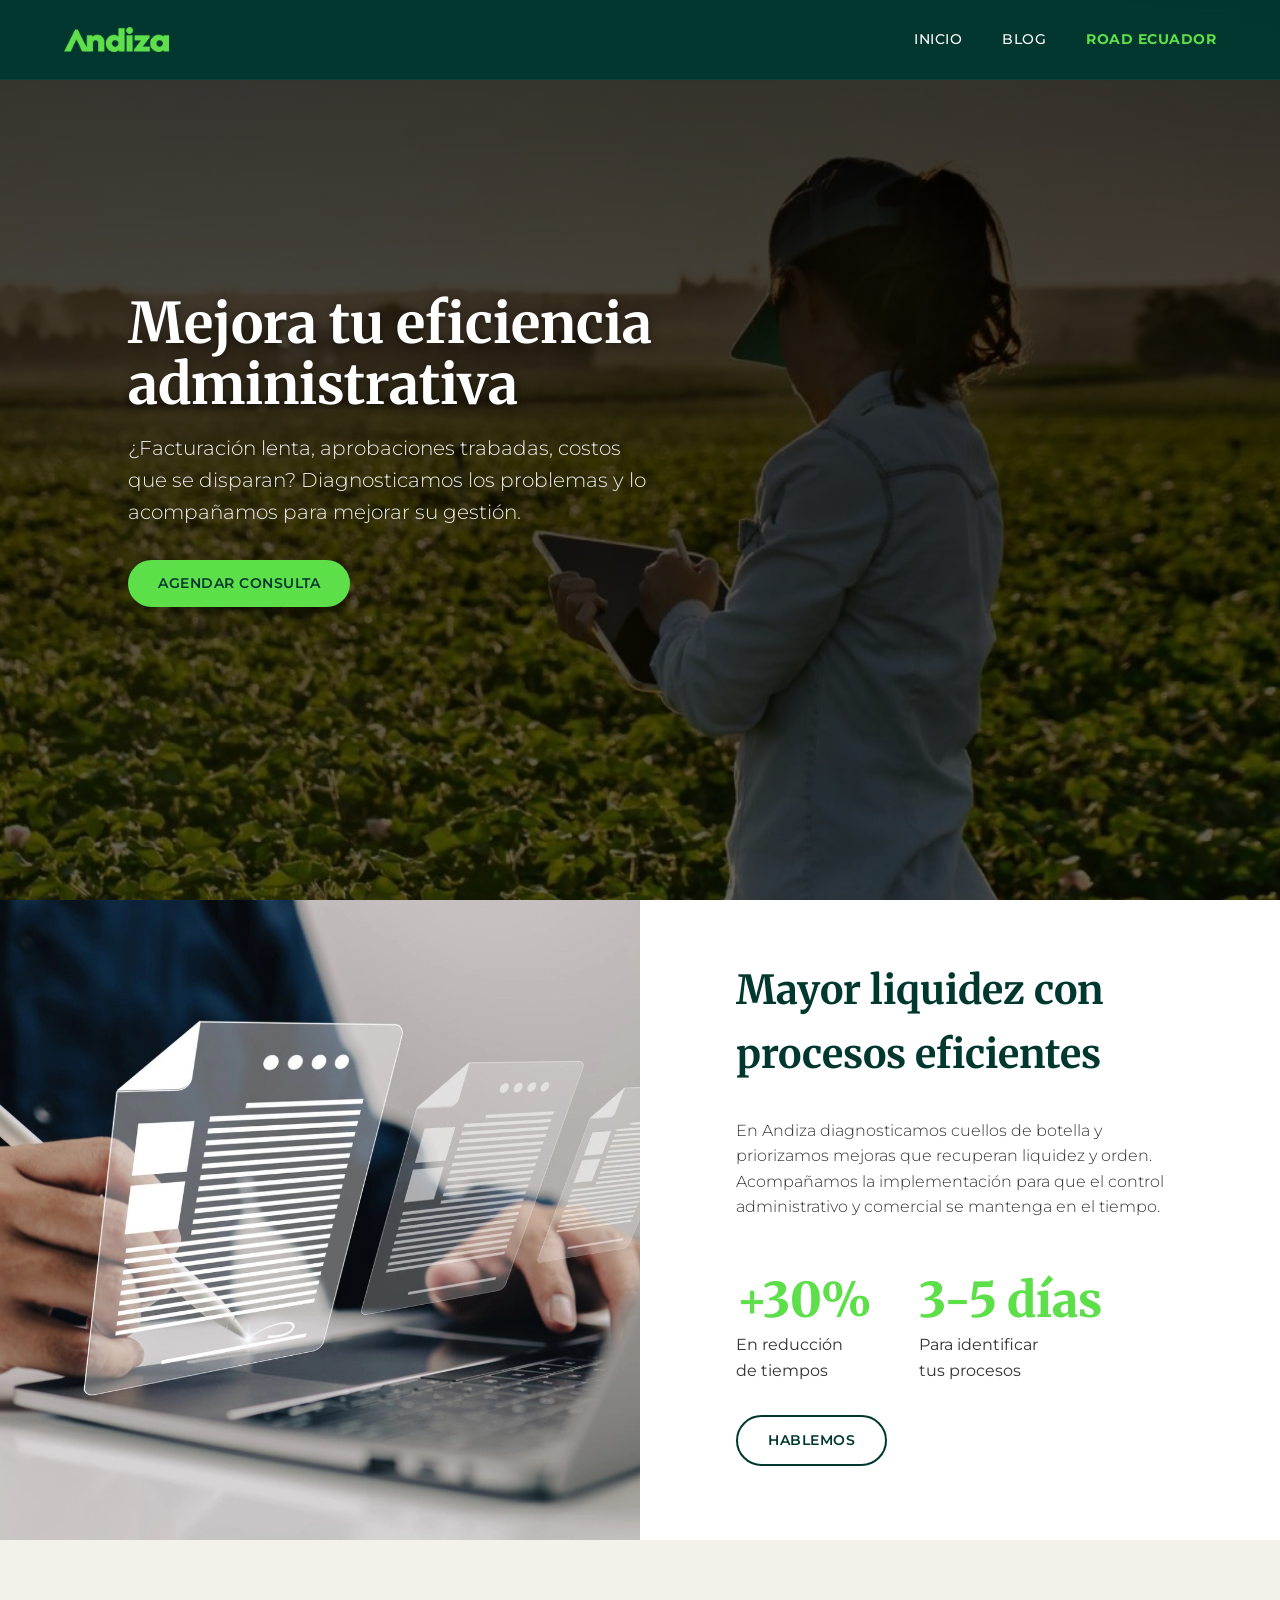
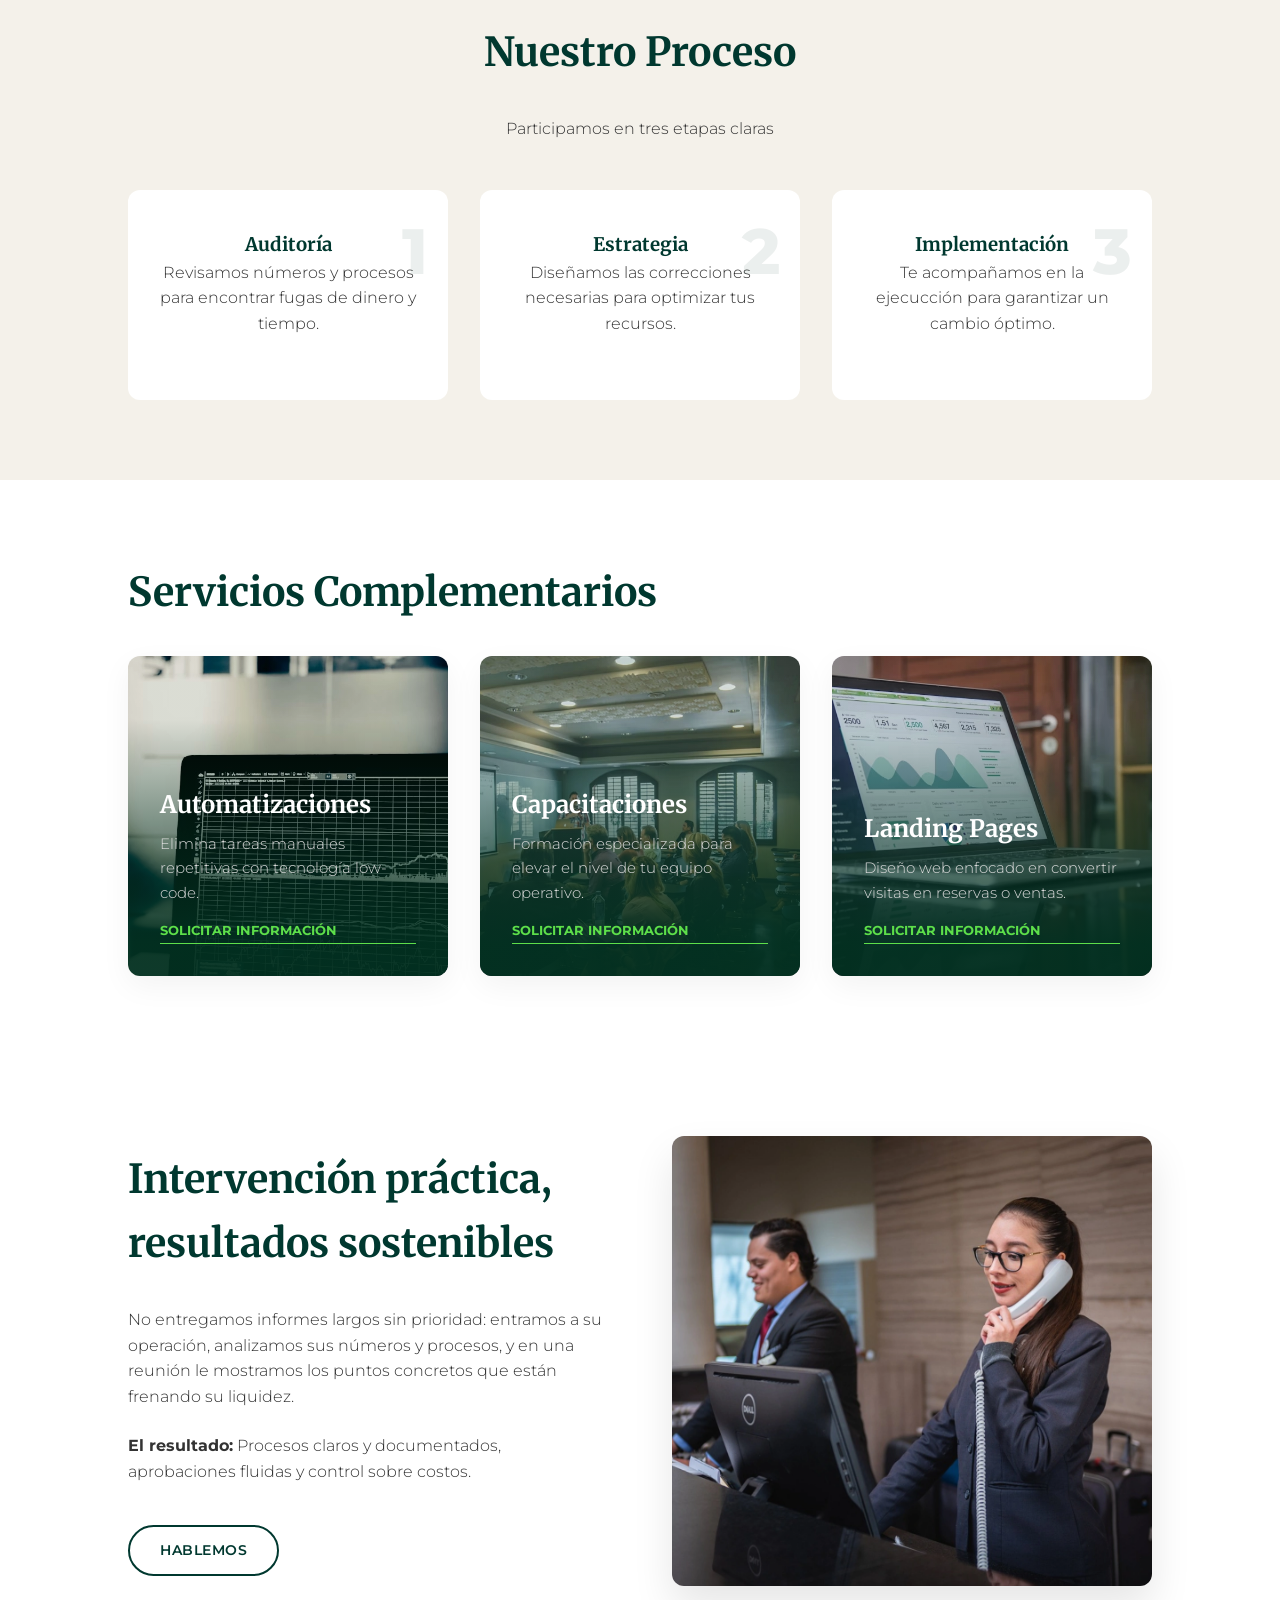
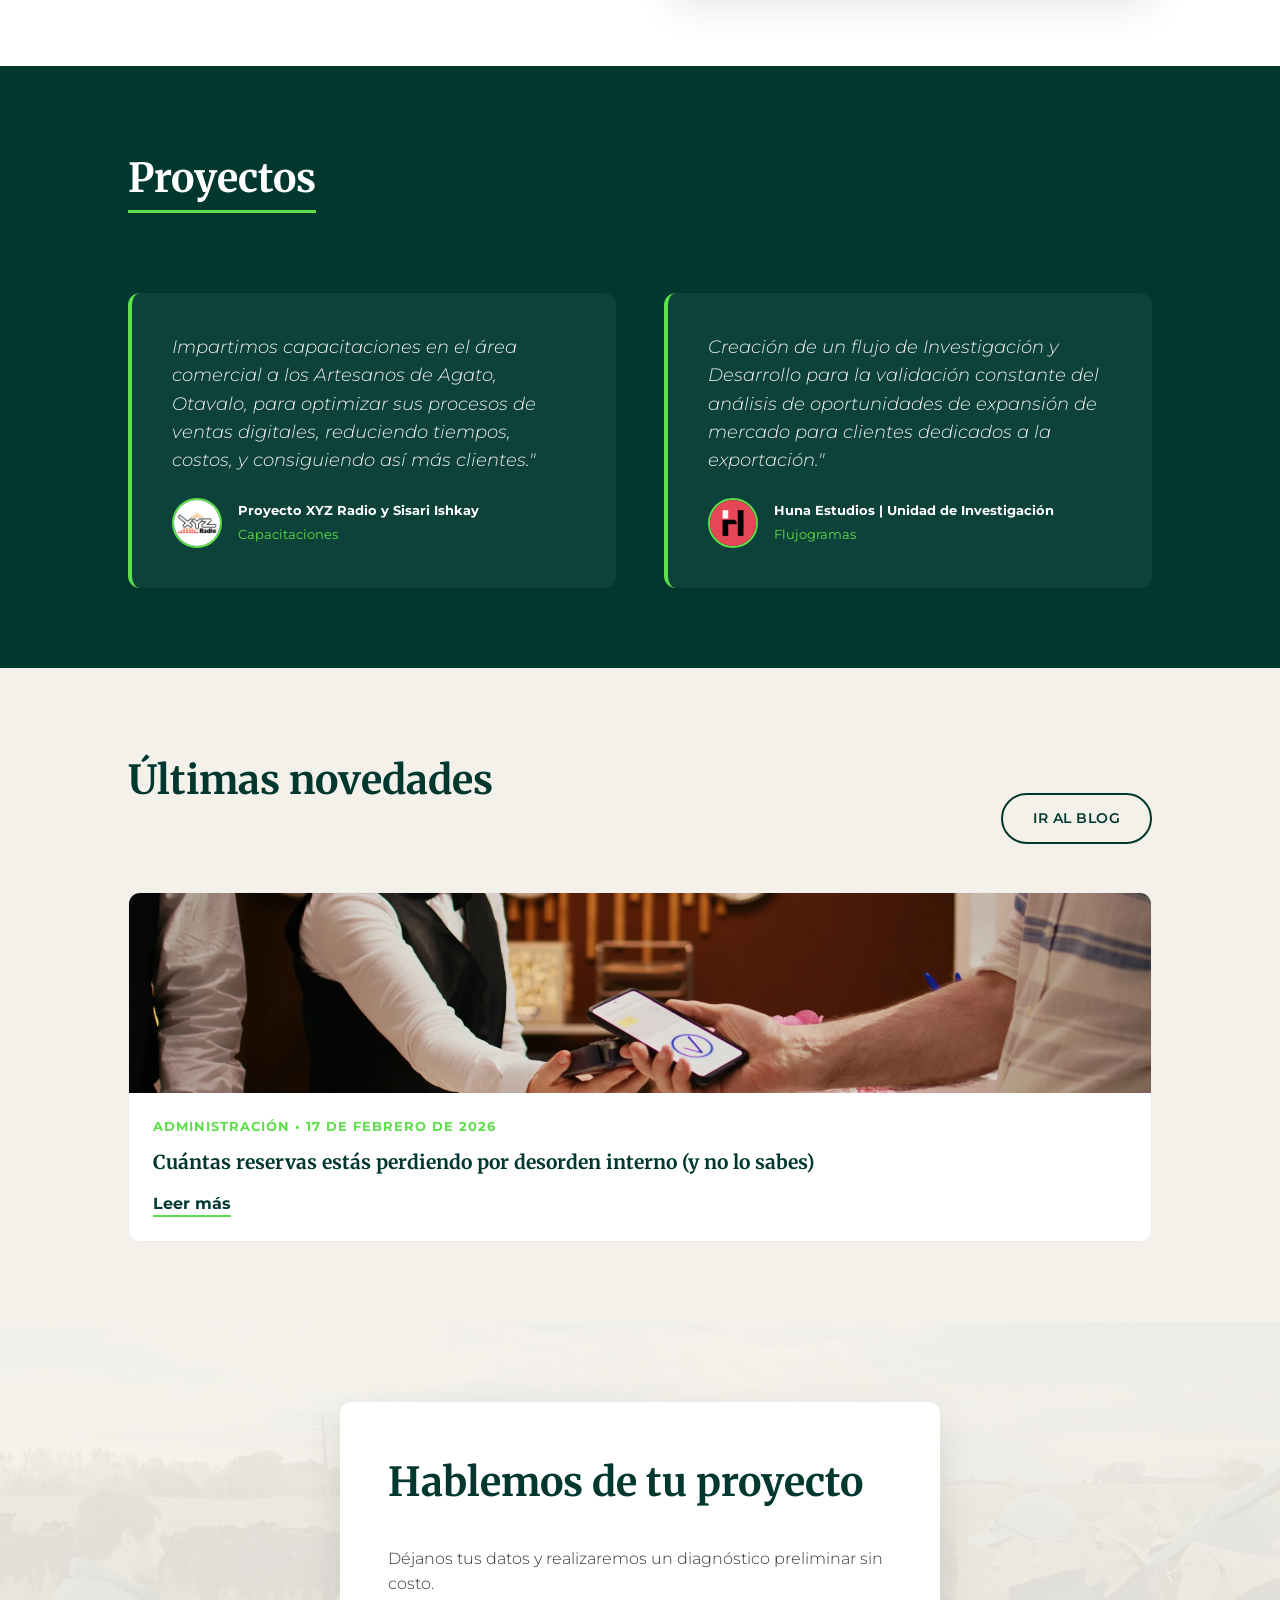
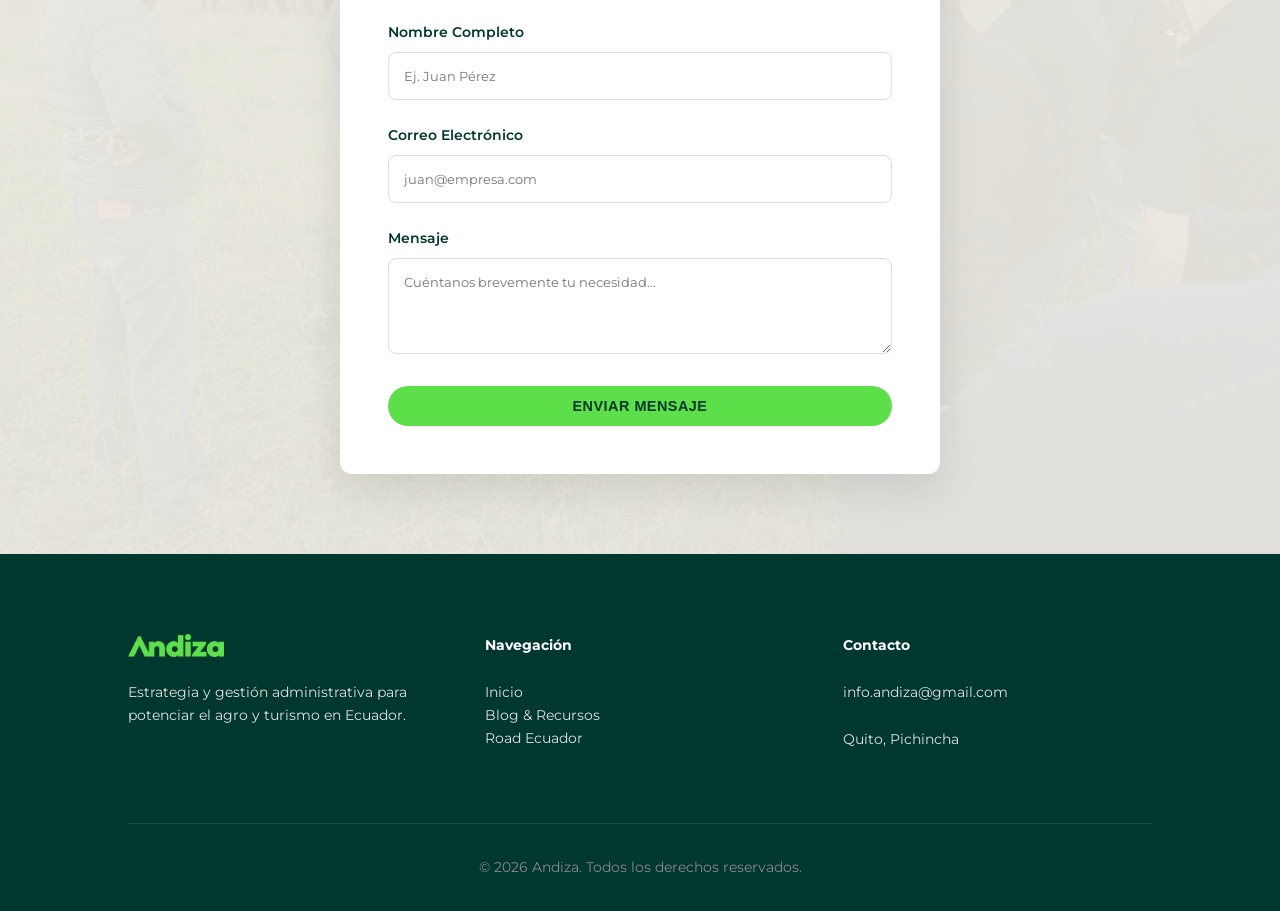
==== index.html @ ff4ab4ff "first upload" ====
<!DOCTYPE html>
<html lang="es">
<head>
    <meta charset="UTF-8">
    <meta name="viewport" content="width=device-width, initial-scale=1.0">
    <meta name="description" content="Andiza ayuda a empresas de turismo y agroindustria en Ecuador a optimizar su gestión administrativa, procesos y auditoría.">
    <title>Andiza | Consultoría de Gestión Administrativa</title>
    <link rel="icon" type="image/webp" href="assets/img/favicon.webp">
    
    <link rel="preload" as="image" href="assets/img/Agroindustria-Andiza-hero.webp">
    
    <link rel="stylesheet" href="style.css">
    <link rel="canonical" href="https://andizaconsultora.github.io/">
</head>
<body>

    <header id="main-header"></header>

    <main>
        <section class="hero">
            <div class="hero-content">
                <h1>Mejora tu eficiencia administrativa</h1>
                <p>¿Facturación lenta, aprobaciones trabadas, costos que se disparan? Diagnosticamos los problemas y lo acompañamos para mejorar su gestión.</p>
                <a href="#contacto" class="btn btn-primary">Agendar Consulta</a>
            </div>
        </section>

        <section class="philosophy">
            <div class="phil-img">
                <img src="assets/img/administracion.webp" alt="Procesos administrativos" loading="lazy">
            </div>
            <div class="phil-text">
                <h2>Mayor liquidez con procesos eficientes</h2>
                <p>En Andiza diagnosticamos cuellos de botella y priorizamos mejoras que recuperan liquidez y orden. Acompañamos la implementación para que el control administrativo y comercial se mantenga en el tiempo.</p>
                
                <div style="display: flex; gap: 3rem; margin-top: 2rem; margin-bottom: 2rem;">
                    <div class="stat-item">
                        <h4>+30%</h4>
                        <span>En reducción <br>de tiempos</span>
                    </div>
                    <div class="stat-item">
                        <h4>3-5 días</h4>
                        <span>Para identificar <br>tus procesos</span>
                    </div>
                </div>

                <div class="phil-action">                
                    <a href="#contacto" class="btn btn-outline">Hablemos</a>
                </div>   
            </div>
        </section>
        
        <section id="proceso" class="section-pad process">
            <h2>Nuestro Proceso</h2>
            <p style="max-width: 700px; margin: 0 auto;">Participamos en tres etapas claras</p>
            <div class="process-steps">
                <div class="step-card">
                    <div class="step-number">1</div>
                    <h3>Auditoría</h3>
                    <p>Revisamos números y procesos para encontrar fugas de dinero y tiempo.</p>
                </div>
                <div class="step-card">
                    <div class="step-number">2</div>
                    <h3>Estrategia</h3>
                    <p>Diseñamos las correcciones necesarias para optimizar tus recursos.</p>
                </div>
                <div class="step-card">
                    <div class="step-number">3</div>
                    <h3>Implementación</h3>
                    <p>Te acompañamos en la ejecucción para garantizar un cambio óptimo.</p>
                </div>
            </div>
        </section>

        <section class="section-pad" style="background: var(--white);">
            <h2>Servicios Complementarios</h2>
            <div class="services-grid">
                <article class="service-card">
                    <a href="https://wa.me/593XXXXXXXXX?text=Hola%20Andiza%2C%20me%20interesa%20informaci%C3%B3n%20sobre%20Automatizaciones" target="_blank" rel="noopener noreferrer" style="display: block; height: 100%; color: inherit;">
                        <img src="assets/img/Automatizaciones.webp" alt="Automatización de procesos" class="service-bg" loading="lazy">
                        <div class="service-overlay">
                            <h3>Automatizaciones</h3>
                            <p>Elimina tareas manuales repetitivas con tecnología low-code.</p>
                            <span class="service-link">Solicitar información</span>
                        </div>
                    </a>
                </article>
                <article class="service-card">
                    <a href="https://wa.me/593XXXXXXXXX?text=Hola%20Andiza%2C%20me%20interesa%20informaci%C3%B3n%20sobre%20Capacitaciones" target="_blank" rel="noopener noreferrer" style="display: block; height: 100%; color: inherit;">
                        <img src="assets/img/Capacitaciones.webp" alt="Capacitación de personal" class="service-bg" loading="lazy">
                        <div class="service-overlay">
                            <h3>Capacitaciones</h3>
                            <p>Formación especializada para elevar el nivel de tu equipo operativo.</p>
                            <span class="service-link">Solicitar información</span>
                        </div>
                    </a>
                </article>
                <article class="service-card">
                    <a href="https://wa.me/TUNUMERO" target="_blank" rel="noopener noreferrer" style="display: block; height: 100%; color: inherit;">
                        <img src="assets/img/Landing-pages.webp" alt="Diseño Web y Landing Pages" class="service-bg" loading="lazy">
                        <div class="service-overlay">
                            <h3>Landing Pages</h3>
                            <p>Diseño web enfocado en convertir visitas en reservas o ventas.</p>
                            <span class="service-link">Solicitar información</span>
                        </div>
                    </a>
                </article>
            </div>
        </section>

        <section class="section-pad main-service">
            <div class="main-service-flex">
                <div class="ms-content">
                    <h2>Intervención práctica, resultados sostenibles</h2>
                    <p>No entregamos informes largos sin prioridad: entramos a su operación, analizamos sus números y procesos, y en una reunión le mostramos los puntos concretos que están frenando su liquidez.</p>
                    <p><strong>El resultado:</strong> Procesos claros y documentados, aprobaciones fluidas y control sobre costos.</p>
                    <a href="#contacto" class="btn btn-outline" style="margin-top: 1rem;">Hablemos</a>
                </div>
                <div class="ms-image">
                    <img src="assets/img/auditoría-turismo-index.webp" alt="Auditoría Turismo" loading="lazy">
                </div>
            </div>
        </section>

        <section class="testimonials section-pad">
            <h2>Proyectos</h2>
            <div class="testi-grid">
                <div class="testi-card">
                    <p>Impartimos capacitaciones en el área comercial a los Artesanos de Agato, Otavalo, para optimizar sus procesos de ventas digitales, reduciendo tiempos, costos, y consiguiendo así más clientes."</p>
                    <div class="testi-author">
                        <img src="assets/img/testimonios proyectos/logo-xyzradio.webp" alt="Comerciantes de Agato" class="testi-avatar" loading="lazy">
                        <div>
                            <h5 style="margin-bottom: 0;">Proyecto XYZ Radio y Sisari Ishkay</h5>
                            <small style="color: var(--accent);">Capacitaciones</small>
                        </div>
                    </div>
                </div>
                <div class="testi-card">
                    <p>Creación de un flujo de Investigación y Desarrollo para la validación constante del análisis de oportunidades de expansión de mercado para clientes dedicados a la exportación."</p>
                    <div class="testi-author">
                        <img src="assets/img/testimonios proyectos/huna-estudios.webp" alt="Comerciantes de Agato" class="testi-avatar" loading="lazy">
                        <div>
                            <h5 style="margin-bottom: 0;">Huna Estudios | Unidad de Investigación</h5>
                            <small style="color: var(--accent);">Flujogramas</small>
                        </div>
                    </div>
                </div>
            </div>
        </section>

        <section class="section-pad blog-preview">
            <div class="blog-header" style="display: flex; justify-content: space-between; align-items: flex-end; margin-bottom: 3rem; flex-wrap: wrap; gap: 1rem;">
                <h2>Últimas novedades</h2>
                <a href="blog.html" class="btn btn-outline">Ir al Blog</a>
            </div>
            
            <div id="recent-posts-container" class="services-grid">
                </div>
        </section>

        <section id="contacto" class="contact section-pad">
            <div class="contact-container">
                <h2>Hablemos de tu proyecto</h2>
                <p>Déjanos tus datos y realizaremos un diagnóstico preliminar sin costo.</p>
                <form id="contact-form">
                    <div class="form-group">
                        <label for="name">Nombre Completo</label>
                        <input type="text" id="name" name="name" placeholder="Ej. Juan Pérez" required>
                    </div>
                    <div class="form-group">
                        <label for="email">Correo Electrónico</label>
                        <input type="email" id="email" name="email" placeholder="juan@empresa.com" required>
                    </div>
                    <div class="form-group">
                        <label for="message">Mensaje</label>
                        <textarea id="message" name="message" rows="4" placeholder="Cuéntanos brevemente tu necesidad..."></textarea>
                    </div>
                    <button type="submit" class="btn btn-primary" style="width: 100%;">Enviar Mensaje</button>
                    <p id="form-status" style="margin-top:1rem; text-align:center; display:none;"></p>
                </form>
            </div>
        </section>

    </main>

    <footer id="main-footer"></footer>

    <script src="main.js"></script>
</body>
</html>
---- style.css ----
/* --- style.css --- */
@import url('https://fonts.googleapis.com/css2?family=Merriweather:ital,wght@0,300;0,700;1,400&family=Montserrat:wght@300;400;500;600;800&display=swap');

:root {
    --primary: #00382F;    /* Verde Andiza Profundo */
    --accent: #5DDF4A;     /* Verde Lima Vibrante */
    --sand: #F4F1EA;       /* Beige tierra */
    --text: #333333;
    --text-light: #666666;
    --white: #ffffff;
    --font-main: 'Montserrat', sans-serif;
    --font-serif: 'Merriweather', serif;
    --radius: 12px;
    --transition: all 0.4s ease;
    --header-height: 80px;
}

* { margin: 0; padding: 0; box-sizing: border-box; }

html { scroll-behavior: smooth; }

body {
    background-color: var(--sand);
    color: var(--text);
    font-family: var(--font-main);
    line-height: 1.6;
    overflow-x: hidden;
}

a { text-decoration: none; color: inherit; transition: var(--transition); }
ul { list-style: none; }
img { max-width: 100%; display: block; object-fit: cover; }

/* --- HEADER & FOOTER --- */
.site-header {
    position: fixed; top: 0; width: 100%; height: var(--header-height);
    display: flex; justify-content: space-between; align-items: center;
    padding: 0 5%; z-index: 1000;
    background: rgba(0, 56, 47, 0.98);
    backdrop-filter: blur(10px);
    border-bottom: 1px solid rgba(255,255,255,0.05);
}

.logo a { font-size: 1.8rem; font-weight: 800; color: var(--accent); letter-spacing: -1px; text-transform: uppercase; }

/* Menú Desktop por defecto */
.nav-menu { display: flex; gap: 2.5rem; align-items: center; }
.nav-link { color: var(--white); font-weight: 500; font-size: 0.9rem; text-transform: uppercase; letter-spacing: 0.5px; position: relative; }
.nav-link:hover { color: var(--accent); }

/* Corrección Road Ecuador: Texto normal verde, sin botón */
.nav-link.road-btn { 
    color: var(--accent); 
    font-weight: 700; 
    border: none; 
    padding: 0; 
    background: transparent;
}
.nav-link.road-btn:hover { 
    color: var(--white); 
    background: transparent;
}

/* Botón Móvil (Oculto en desktop) */
.mobile-menu-btn {
    display: none;
    background: none;
    border: none;
    color: var(--white);
    font-size: 1.8rem;
    cursor: pointer;
}

/* Footer Styles */
.site-footer { background: var(--primary); color: #aaa; padding: 5rem 10% 2rem; font-size: 0.9rem; }
.footer-grid { display: grid; grid-template-columns: repeat(auto-fit, minmax(200px, 1fr)); gap: 3rem; margin-bottom: 3rem; }
.footer-title { color: var(--white); margin-bottom: 1.5rem; font-family: var(--font-main); font-weight: 700; }

/* Corrección Footer: Forzar color blanco/claro en los párrafos del footer */
.site-footer p, .site-footer li, .site-footer a {
    color: #e0e0e0; /* Gris muy claro casi blanco */
    font-weight: 400;
}
.site-footer a:hover { color: var(--accent); }

.footer-bottom { border-top: 1px solid rgba(255,255,255,0.1); padding-top: 2rem; text-align: center; color: #888; }

/* --- TYPOGRAPHY & COMPONENTS --- */
h1, h2, h3, h4 { font-family: var(--font-serif); color: var(--primary); }
h1 { font-size: 3.5rem; line-height: 1.1; margin-bottom: 1rem; }
h2 { font-size: 2.5rem; margin-bottom: 2rem; }
p { margin-bottom: 1.5rem; font-weight: 300; color: var(--text); }

.btn {
    display: inline-block; padding: 12px 30px; border-radius: 50px;
    font-weight: 600; letter-spacing: 0.5px; text-transform: uppercase;
    font-size: 0.9rem; cursor: pointer; transition: var(--transition); border: none;
}
.btn-primary { background-color: var(--accent); color: var(--primary); }
.btn-primary:hover { transform: translateY(-3px); box-shadow: 0 10px 20px rgba(74, 222, 104, 0.3); }
.btn-outline { border: 2px solid var(--primary); color: var(--primary); background: transparent; }
.btn-outline:hover { background: var(--primary); color: var(--white); }

.section-pad { padding: 5rem 10%; }

/* --- HERO --- */
.hero {
    height: 100vh; min-height: 600px;
    background: linear-gradient(rgba(0,0,0,0.8), rgba(0,0,0,0.6)), url('assets/img/Agroindustria-Andiza-hero.webp');
    background-size: cover; background-position: center; background-attachment: fixed;
    display: flex; align-items: center; padding: 0 10%; color: var(--white);
}
.hero-content { max-width: 590px; animation: fadeInUp 1s ease-out; }
.hero h1 { color: var(--white); text-shadow: 0 2px 10px rgba(0,0,0,0.5); max-width: 590px}
.hero p { font-size: 1.25rem; color: #f0f0f0; margin-bottom: 2rem; max-width: 520px}

/* --- HOME SECTIONS --- */
.main-service { background: var(--white); }
.main-service-flex { display: flex; gap: 4rem; align-items: center; flex-wrap: wrap; }
.ms-content { flex: 1; }
.ms-image { flex: 1; height: 450px; border-radius: var(--radius); overflow: hidden; box-shadow: 0 20px 40px rgba(0,0,0,0.1); }
.ms-image img { width: 100%; height: 100%; object-fit: cover; transition: transform 10s ease; }
.ms-image:hover img { transform: scale(1.1); }

.process { background: var(--sand); text-align: center; }
.process-steps { display: grid; grid-template-columns: repeat(auto-fit, minmax(250px, 1fr)); gap: 2rem; margin-top: 3rem; }
.step-card { background: var(--white); padding: 2.5rem 2rem; border-radius: var(--radius); position: relative; transition: transform 0.3s; }
.step-card:hover { transform: translateY(-5px); }
.step-number { font-size: 4rem; color: rgba(2, 48, 32, 0.08); position: absolute; top: 10px; right: 20px; font-weight: 800; }

.services-grid { display: grid; grid-template-columns: repeat(auto-fit, minmax(300px, 1fr)); gap: 2rem; }
.service-card {
    position: relative; height: 320px; border-radius: var(--radius); overflow: hidden;
    cursor: pointer; box-shadow: 0 10px 30px rgba(0,0,0,0.05);
}
.service-bg { width: 100%; height: 100%; transition: transform 0.6s ease; }
.service-overlay {
    position: absolute; top: 0; left: 0; width: 100%; height: 100%;
    background: linear-gradient(to top, rgba(2,48,32,0.95) 10%, rgba(2,48,32,0.1) 80%);
    display: flex; flex-direction: column; justify-content: flex-end; padding: 2rem;
}
.service-card:hover .service-bg { transform: scale(1.1); }
.service-card h3 { color: var(--white); font-size: 1.5rem; margin-bottom: 0.5rem; }
.service-card p { color: #ddd; font-size: 0.95rem; margin-bottom: 1rem; }
.service-link { color: var(--accent); font-weight: 700; font-size: 0.8rem; text-transform: uppercase; display: inline-block; padding-bottom: 2px; border-bottom: 1px solid var(--accent); }

.philosophy { display: flex; flex-wrap: wrap; background: var(--white); }
.phil-img { flex: 1 1 500px; min-height: 500px; }
.phil-text { flex: 1 1 500px; padding: 0 6rem 1rem 6rem; display: flex; flex-direction: column; justify-content: center; }
.stat-item h4 { font-size: 3rem; color: var(--accent); line-height: 1; margin-bottom: 0.5rem; font-weight: 800; }

.testimonials { background: var(--primary); color: var(--white); }
.testimonials h2 { color: var(--white); border-bottom: 3px solid var(--accent); display: inline-block; }
.testi-grid { display: grid; grid-template-columns: repeat(auto-fit, minmax(300px, 1fr)); gap: 3rem; margin-top: 3rem; }
.testi-card { background: rgba(255,255,255,0.05); padding: 2.5rem; border-radius: var(--radius); border-left: 4px solid var(--accent); }
.testi-card p { color: #eee; font-style: italic; font-size: 1.1rem; }
.testi-author { display: flex; align-items: center; gap: 1rem; margin-top: 1.5rem; }
.testi-avatar { width: 50px; height: 50px; border-radius: 50%; object-fit: cover; border: 2px solid var(--accent); }

/* --- BLOG MODERNO LAYOUT --- */
.page-title-section {
    padding: 180px 10% 80px; text-align: center; background: var(--sand);
}
.blog-layout {
    display: grid; grid-template-columns: 2fr 1fr; gap: 4rem;
    padding: 0 10% 5rem;
}

/* Tarjeta completa clicable */
.blog-card-modern { position: relative; }

.bc-title a::after {
    content: '';
    position: absolute;
    inset: 0;
}

.bc-link { position: relative; z-index: 1; }

/* Feed de entradas (Vertical Moderno) */
.blog-feed { display: flex; flex-direction: column; gap: 3rem; }
.blog-card-modern {
    background: var(--white); border-radius: var(--radius); overflow: hidden;
    box-shadow: 0 5px 25px rgba(0,0,0,0.03); transition: transform 0.3s ease;
    display: flex; flex-direction: column;
}
.blog-card-modern:hover { transform: translateY(-5px); box-shadow: 0 15px 35px rgba(0,0,0,0.08); }
.bc-img-container { height: 300px; overflow: hidden; position: relative; }
.bc-img { width: 100%; height: 100%; object-fit: cover; transition: transform 0.5s ease; }
.blog-card-modern:hover .bc-img { transform: scale(1.05); }
.bc-content { padding: 2.5rem; }
.bc-meta { font-size: 0.8rem; color: var(--accent); font-weight: 700; text-transform: uppercase; margin-bottom: 0.8rem; letter-spacing: 1px; }
.bc-title { font-size: 1.8rem; margin-bottom: 1rem; line-height: 1.3; }
.bc-title a { color: var(--primary); }
.bc-title a:hover { color: #000; }
.bc-excerpt { color: var(--text-light); margin-bottom: 1.5rem; line-height: 1.7; }
.bc-link { color: var(--primary); font-weight: 700; border-bottom: 2px solid var(--accent); padding-bottom: 2px; }

/* Sidebar */
.blog-sidebar { position: sticky; top: 120px; height: fit-content; }
.widget { background: var(--white); padding: 2rem; border-radius: var(--radius); margin-bottom: 2rem; box-shadow: 0 5px 20px rgba(0,0,0,0.02); }
.widget-title { font-size: 1.2rem; margin-bottom: 1.5rem; border-left: 4px solid var(--accent); padding-left: 10px; color: var(--primary); }
.widget ul li { margin-bottom: 1rem; border-bottom: 1px solid #eee; padding-bottom: 1rem; }
.widget ul li:last-child { border: none; padding-bottom: 0; margin-bottom: 0; }
.widget-post-link { display: flex; gap: 1rem; align-items: center; }
.widget-thumb { width: 60px; height: 60px; border-radius: 8px; object-fit: cover; }
.widget-post-title { font-size: 0.9rem; font-weight: 600; line-height: 1.4; color: var(--text); }
.widget-post-title:hover { color: var(--accent); }

/* --- SINGLE POST --- */
.article-container { background: var(--white); padding: 3rem; border-radius: var(--radius); box-shadow: 0 5px 25px rgba(0,0,0,0.03); }
.article-header { margin-bottom: 2rem; }
.article-meta { color: #888; font-size: 0.9rem; margin-top: 1rem; }
.article-featured-img { width: 100%; height: 400px; object-fit: cover; border-radius: var(--radius); margin-bottom: 3rem; }
.article-content h2 { margin-top: 2.5rem; font-size: 1.8rem; }
.article-content p { font-size: 1.1rem; color: #444; line-height: 1.8; }
.article-content ul, .article-content ol { margin-left: 1.5rem; margin-bottom: 2rem; color: #444; }
.article-content li { margin-bottom: 0.8rem; }

/* --- CONTACT --- */
.contact { background: url('assets/img/Agroturismo_03.webp') no-repeat center center/cover; position: relative; }
.contact::before { content: ''; position: absolute; inset: 0; background: rgba(244, 241, 234, 0.92); }
.contact-container { position: relative; z-index: 1; max-width: 600px; margin: 0 auto; background: var(--white); padding: 3rem; border-radius: var(--radius); box-shadow: 0 15px 40px rgba(0,0,0,0.1); }
.form-group { margin-bottom: 1.5rem; }
.form-group label { display: block; margin-bottom: 0.5rem; font-weight: 600; color: var(--primary); font-size: 0.9rem; }
.form-group input, .form-group textarea { width: 100%; padding: 15px; border: 1px solid #ddd; border-radius: 8px; font-family: var(--font-main); transition: 0.3s; }
.form-group input:focus, .form-group textarea:focus { border-color: var(--primary); outline: none; box-shadow: 0 0 0 3px rgba(2, 48, 32, 0.1); }

/* --- RESPONSIVE & MOBILE DESIGN --- */

/* Tablet & Mobile (hasta 1024px) */
@media (max-width: 1024px) {
    .section-pad { padding: 4rem 5%; }
    .phil-text { padding: 3rem; }
    .hero h1 { font-size: 3rem; }
    .blog-layout { grid-template-columns: 1fr; } /* Sidebar abajo del contenido */
    .blog-sidebar { position: static; margin-top: 3rem; }
    .article-header h1 { font-size: 2.2rem; }
}

/* Mobile (hasta 768px) */
@media (max-width: 768px) {
    /* Header & Navigation */
    .mobile-menu-btn { display: block; } /* Mostrar hamburguesa */
    .article-header h1 { font-size: 1.8rem; line-height: 1.3; }
    .philosophy { flex-direction: column; }
    .phil-img { min-height: 250px; }
    .phil-text { padding: 1rem 1.5rem 5rem 1.5rem; justify-content: flex-start; }
    .nav-menu {
        position: fixed;
        top: var(--header-height);
        right: -100%; /* Oculto a la derecha */
        width: 100%;
        height: calc(100vh - var(--header-height));
        background: var(--primary);
        flex-direction: column;
        justify-content: center;
        gap: 2rem;
        transition: right 0.4s ease-in-out;
        padding-bottom: 2rem;
        border-top: 1px solid rgba(255,255,255,0.1);
    }
    .nav-menu.active {
        right: 0; /* Deslizar hacia adentro */
    }
    .nav-link { font-size: 1.2rem; }

    /* Layout General */
    .hero h1 { font-size: 2.2rem; }
    .main-service-flex { flex-direction: column; gap: 2rem; }
    .ms-image { width: 100%; height: 300px; }
    .page-title-section { padding-top: 130px; }
    .blog-card-modern .bc-title { font-size: 1.4rem; }
    
    /* Footer Stack */
    .footer-grid { grid-template-columns: 1fr; gap: 2rem; text-align: left; }
    .site-footer { padding: 3rem 5% 2rem; }

    /* Formularios y Cajas */
    .contact-container { padding: 1.5rem; }
    .article-container { padding: 1.5rem; }
    .article-featured-img { height: 250px; }
}

/* Animations */
@keyframes fadeInUp { from { opacity: 0; transform: translateY(30px); } to { opacity: 1; transform: translateY(0); } }
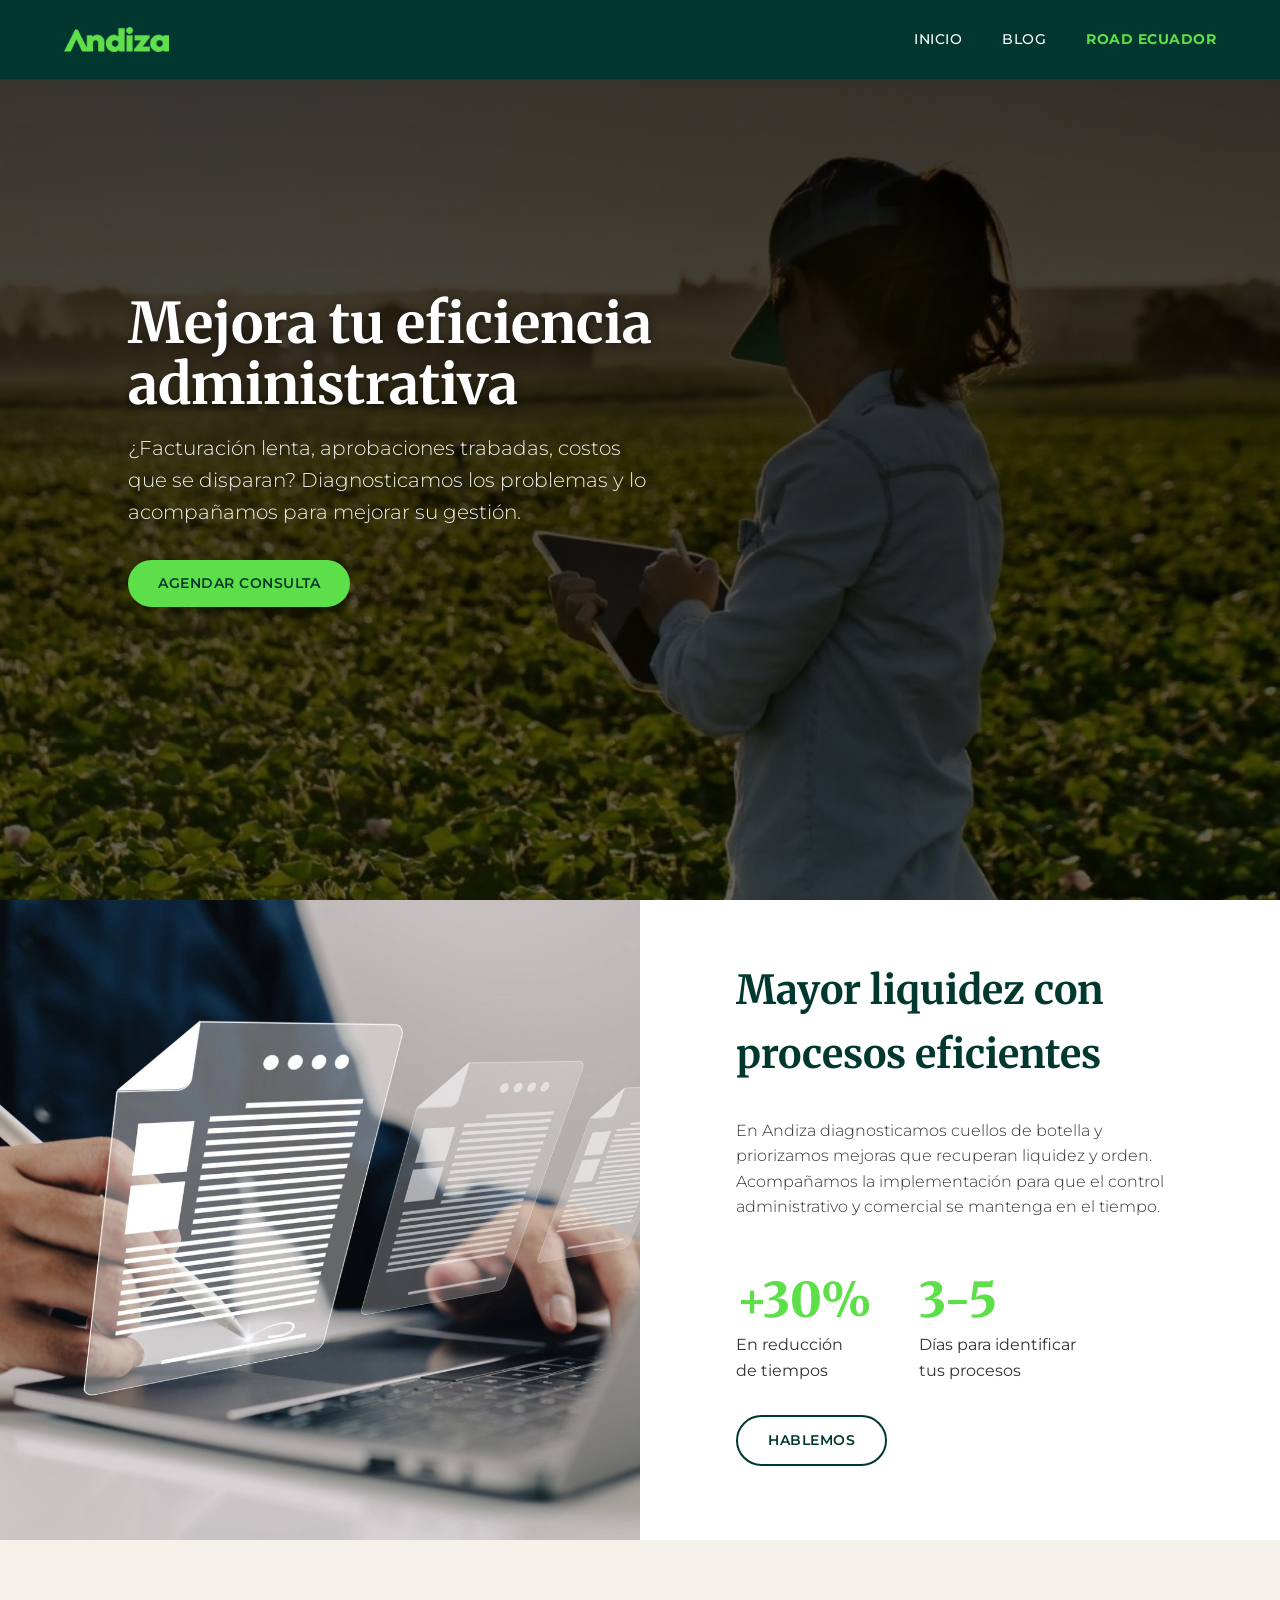
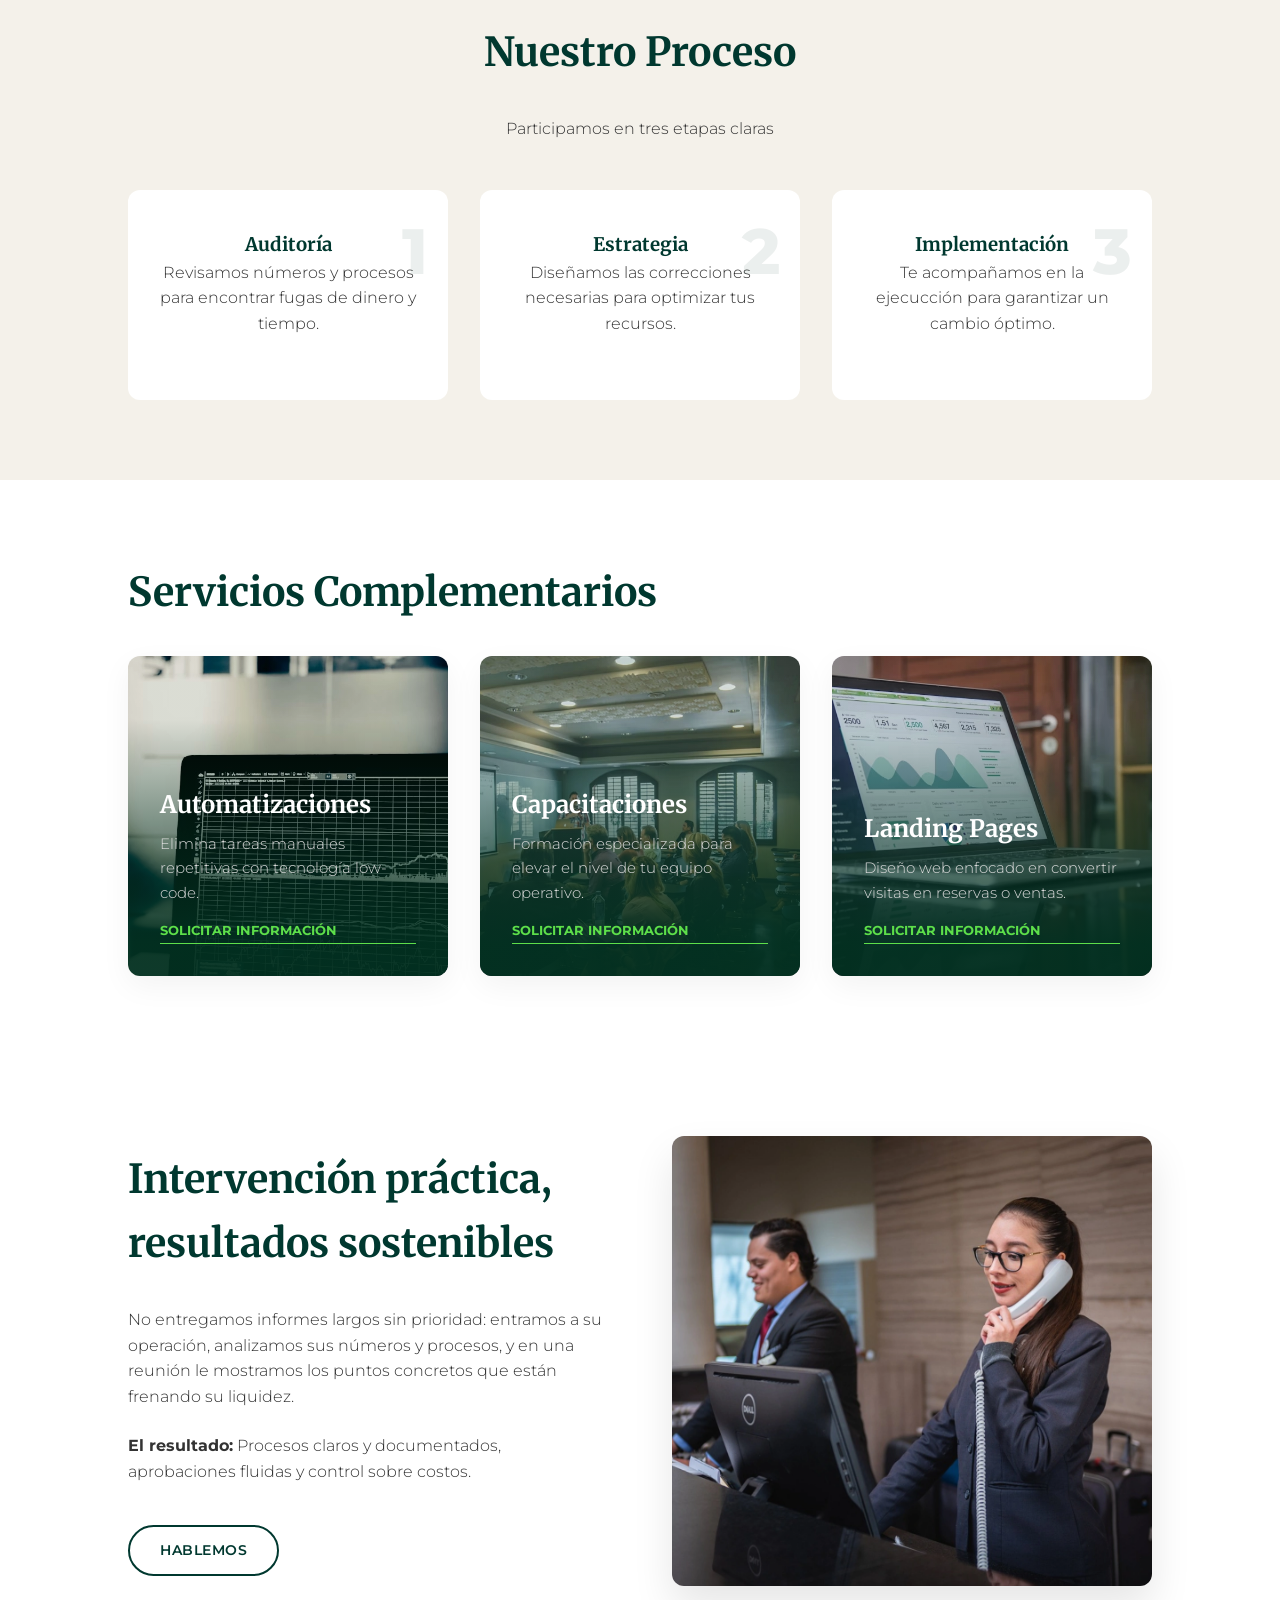
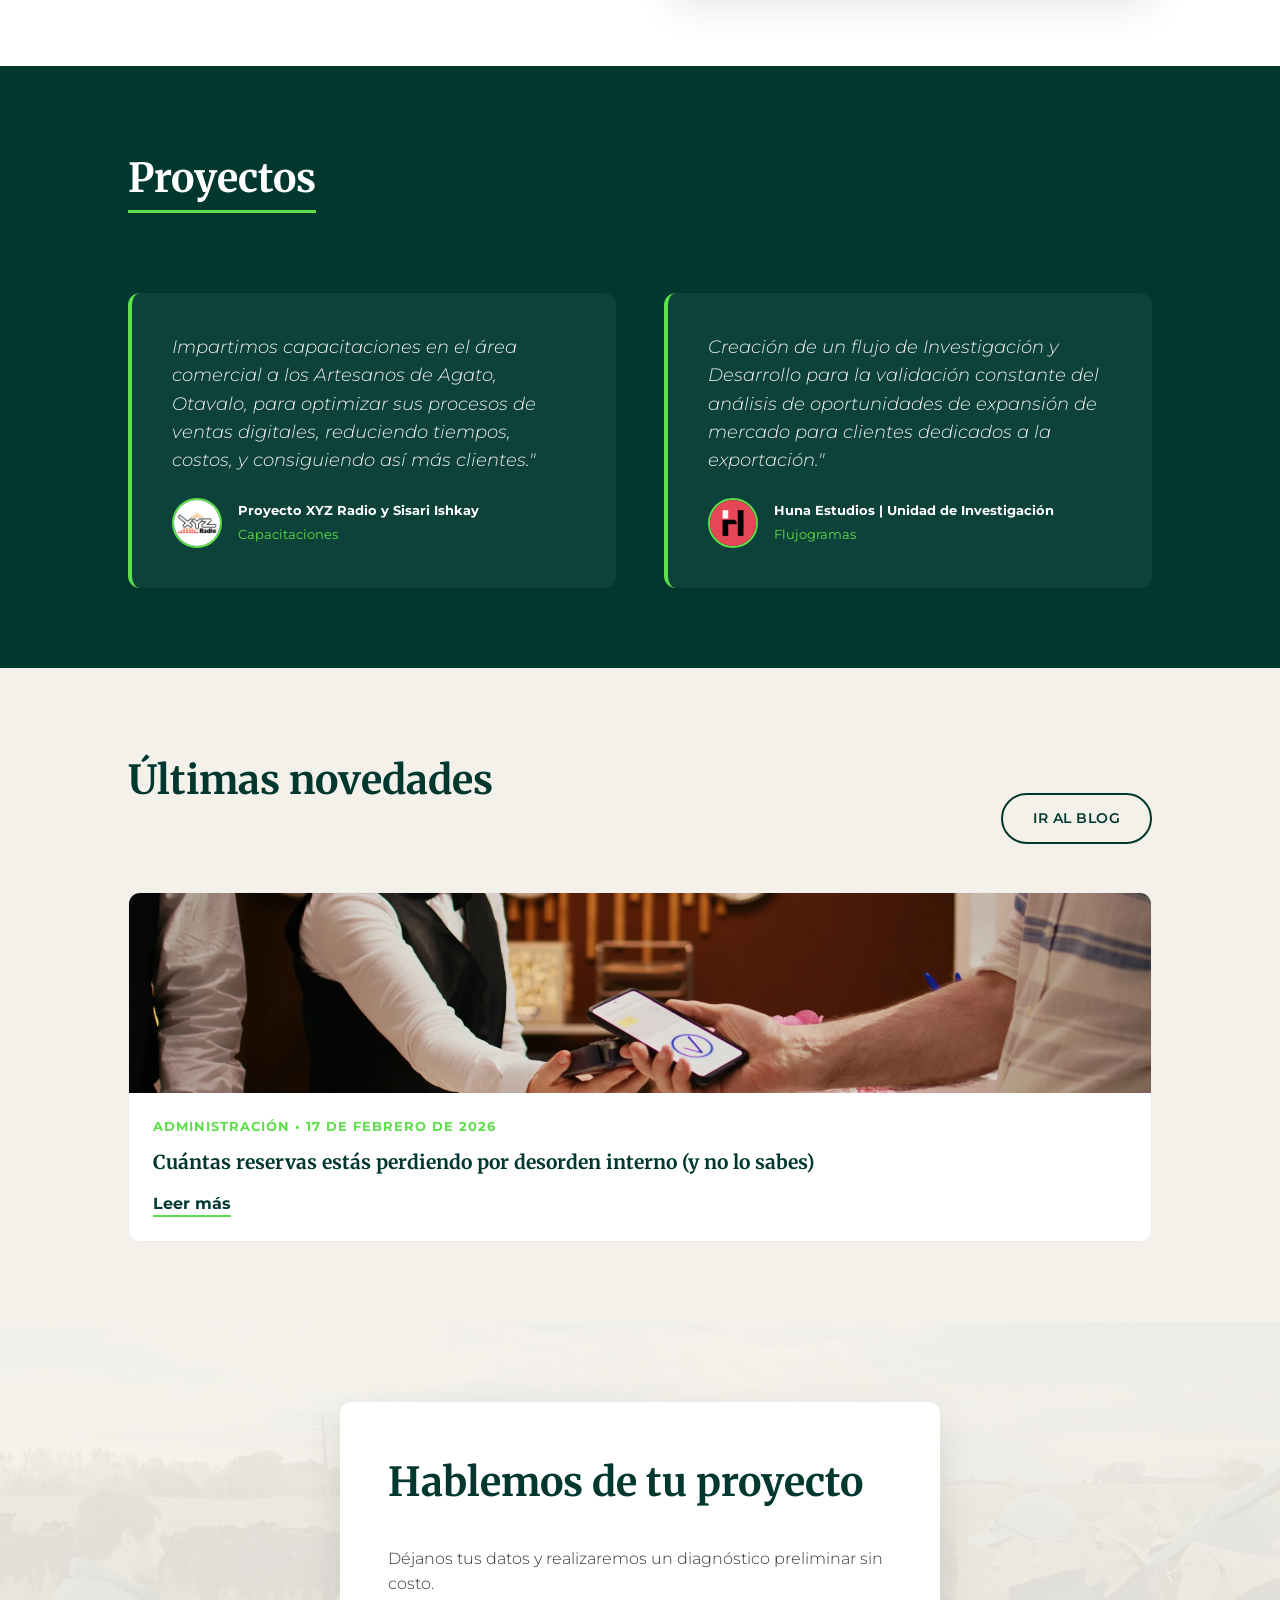
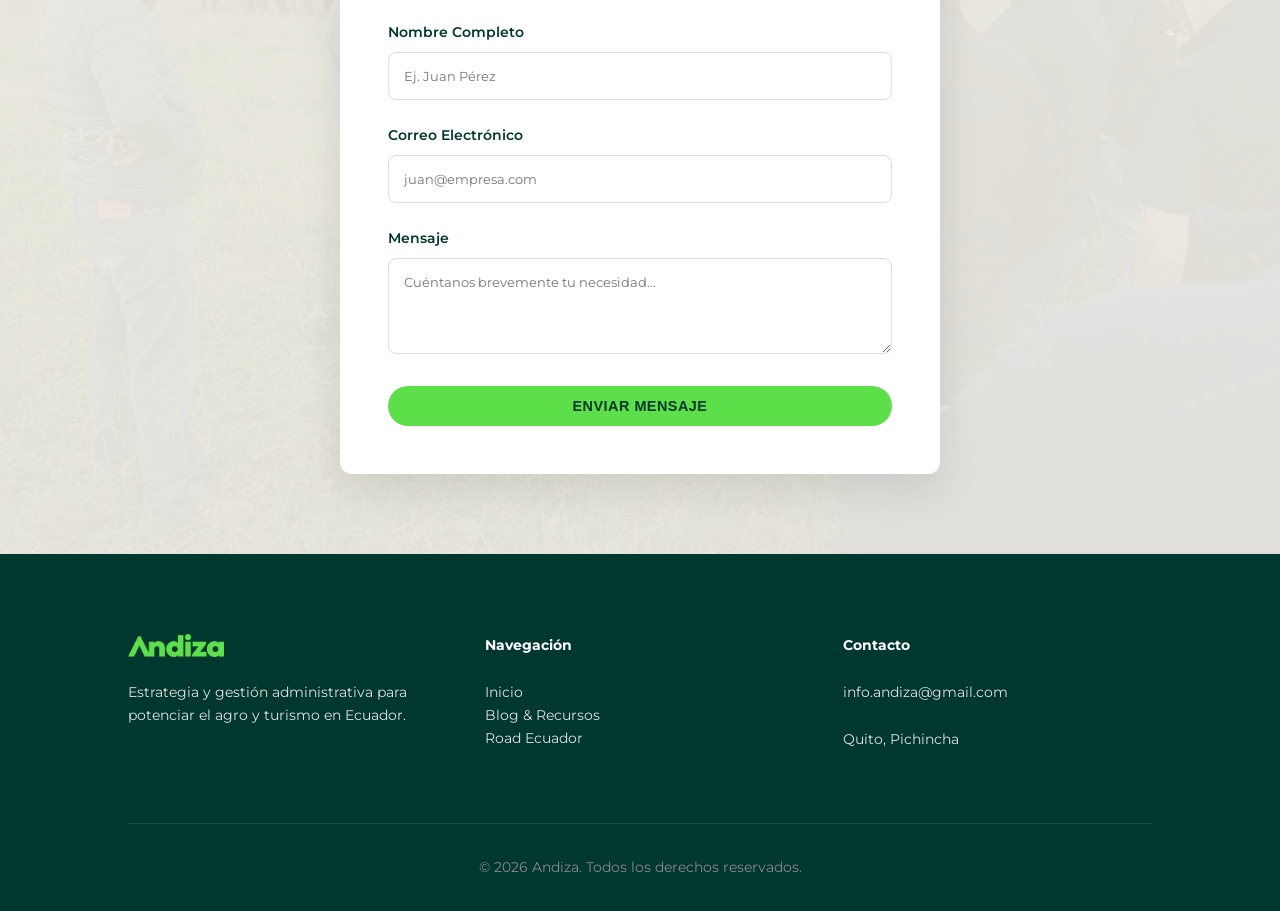
==== commit ba99689d: "services contact + 3-5 días" ====
--- a/index.html
+++ b/index.html
@@ -39,8 +39,8 @@
                         <span>En reducción <br>de tiempos</span>
                     </div>
                     <div class="stat-item">
-                        <h4>3-5 días</h4>
-                        <span>Para identificar <br>tus procesos</span>
+                        <h4>3-5</h4>
+                        <span>Días para identificar <br>tus procesos</span>
                     </div>
                 </div>
 
@@ -76,7 +76,7 @@
             <h2>Servicios Complementarios</h2>
             <div class="services-grid">
                 <article class="service-card">
-                    <a href="https://wa.me/593XXXXXXXXX?text=Hola%20Andiza%2C%20me%20interesa%20informaci%C3%B3n%20sobre%20Automatizaciones" target="_blank" rel="noopener noreferrer" style="display: block; height: 100%; color: inherit;">
+                    <a href="#contacto" rel="noopener noreferrer" style="display: block; height: 100%; color: inherit;">
                         <img src="assets/img/Automatizaciones.webp" alt="Automatización de procesos" class="service-bg" loading="lazy">
                         <div class="service-overlay">
                             <h3>Automatizaciones</h3>
@@ -86,7 +86,7 @@
                     </a>
                 </article>
                 <article class="service-card">
-                    <a href="https://wa.me/593XXXXXXXXX?text=Hola%20Andiza%2C%20me%20interesa%20informaci%C3%B3n%20sobre%20Capacitaciones" target="_blank" rel="noopener noreferrer" style="display: block; height: 100%; color: inherit;">
+                    <a href="#contacto" rel="noopener noreferrer" style="display: block; height: 100%; color: inherit;">
                         <img src="assets/img/Capacitaciones.webp" alt="Capacitación de personal" class="service-bg" loading="lazy">
                         <div class="service-overlay">
                             <h3>Capacitaciones</h3>
@@ -96,7 +96,7 @@
                     </a>
                 </article>
                 <article class="service-card">
-                    <a href="https://wa.me/TUNUMERO" target="_blank" rel="noopener noreferrer" style="display: block; height: 100%; color: inherit;">
+                    <a href="#contacto" rel="noopener noreferrer" style="display: block; height: 100%; color: inherit;">
                         <img src="assets/img/Landing-pages.webp" alt="Diseño Web y Landing Pages" class="service-bg" loading="lazy">
                         <div class="service-overlay">
                             <h3>Landing Pages</h3>
